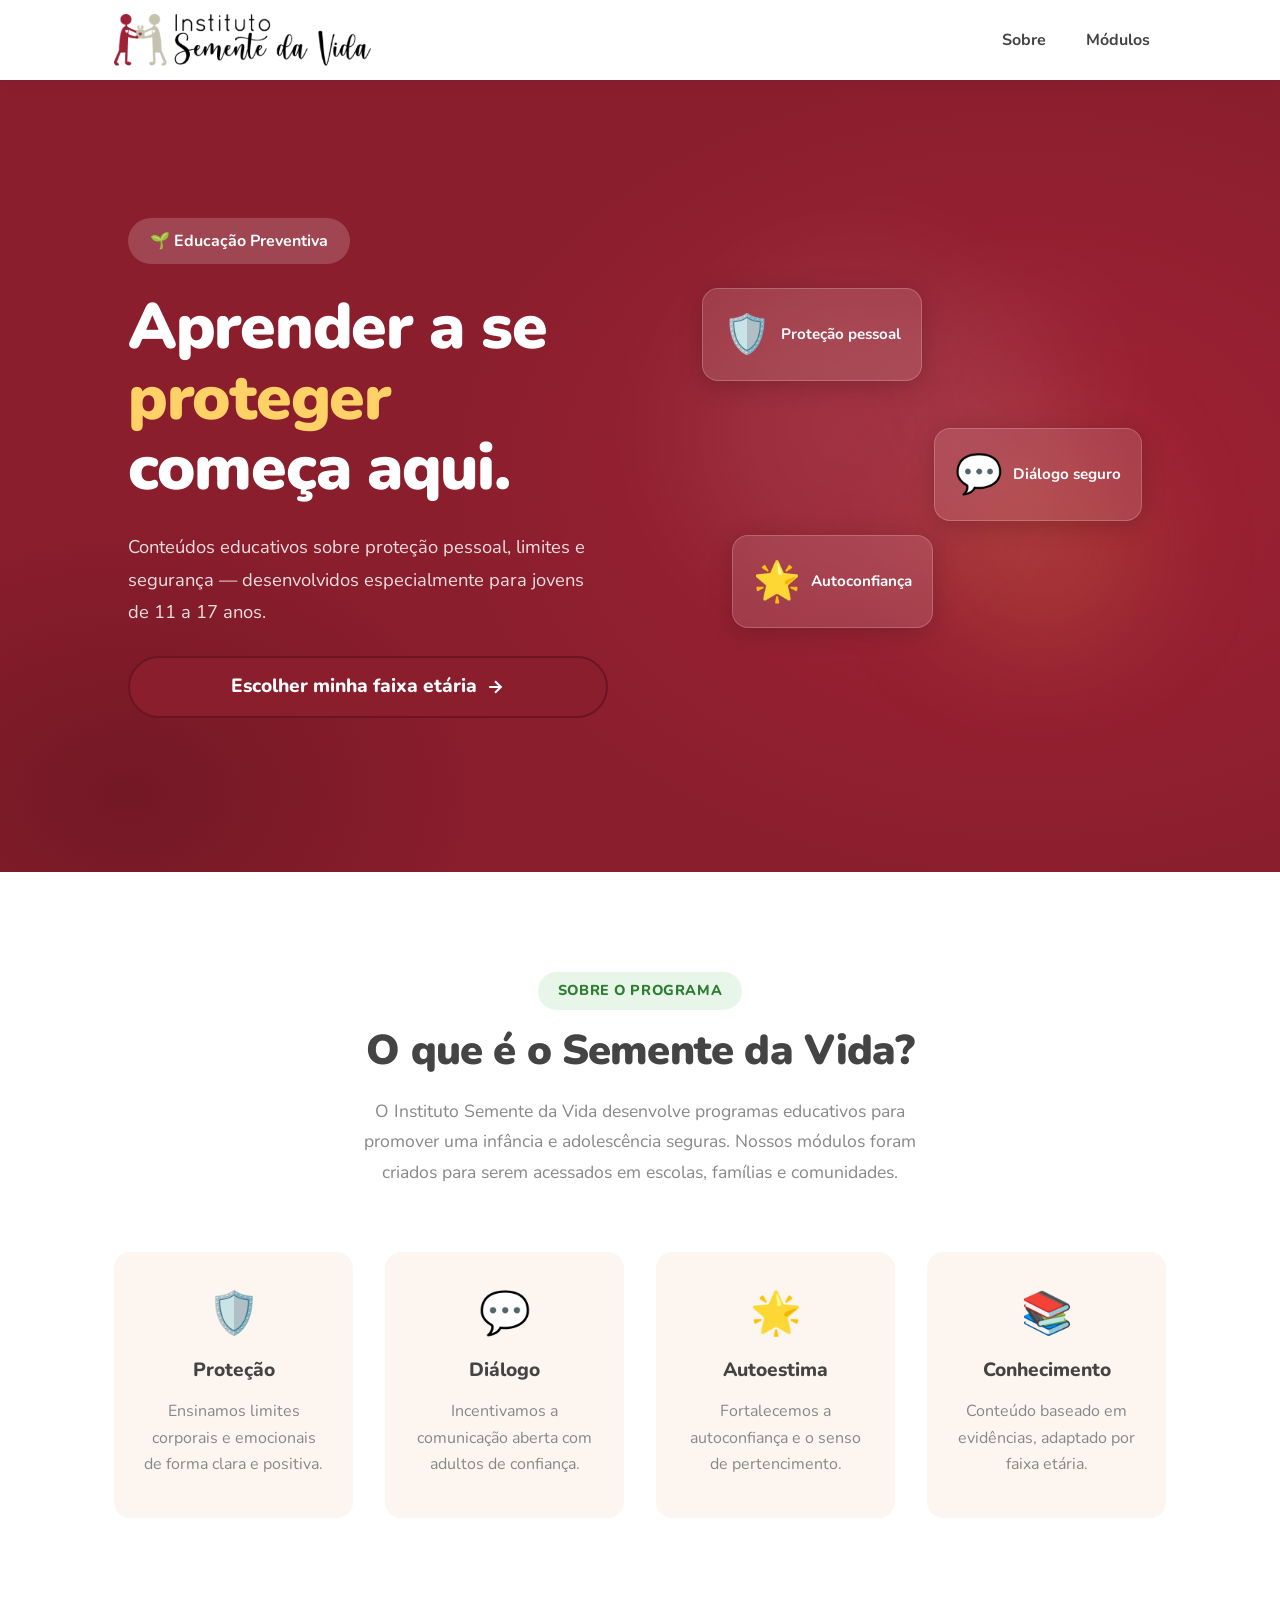
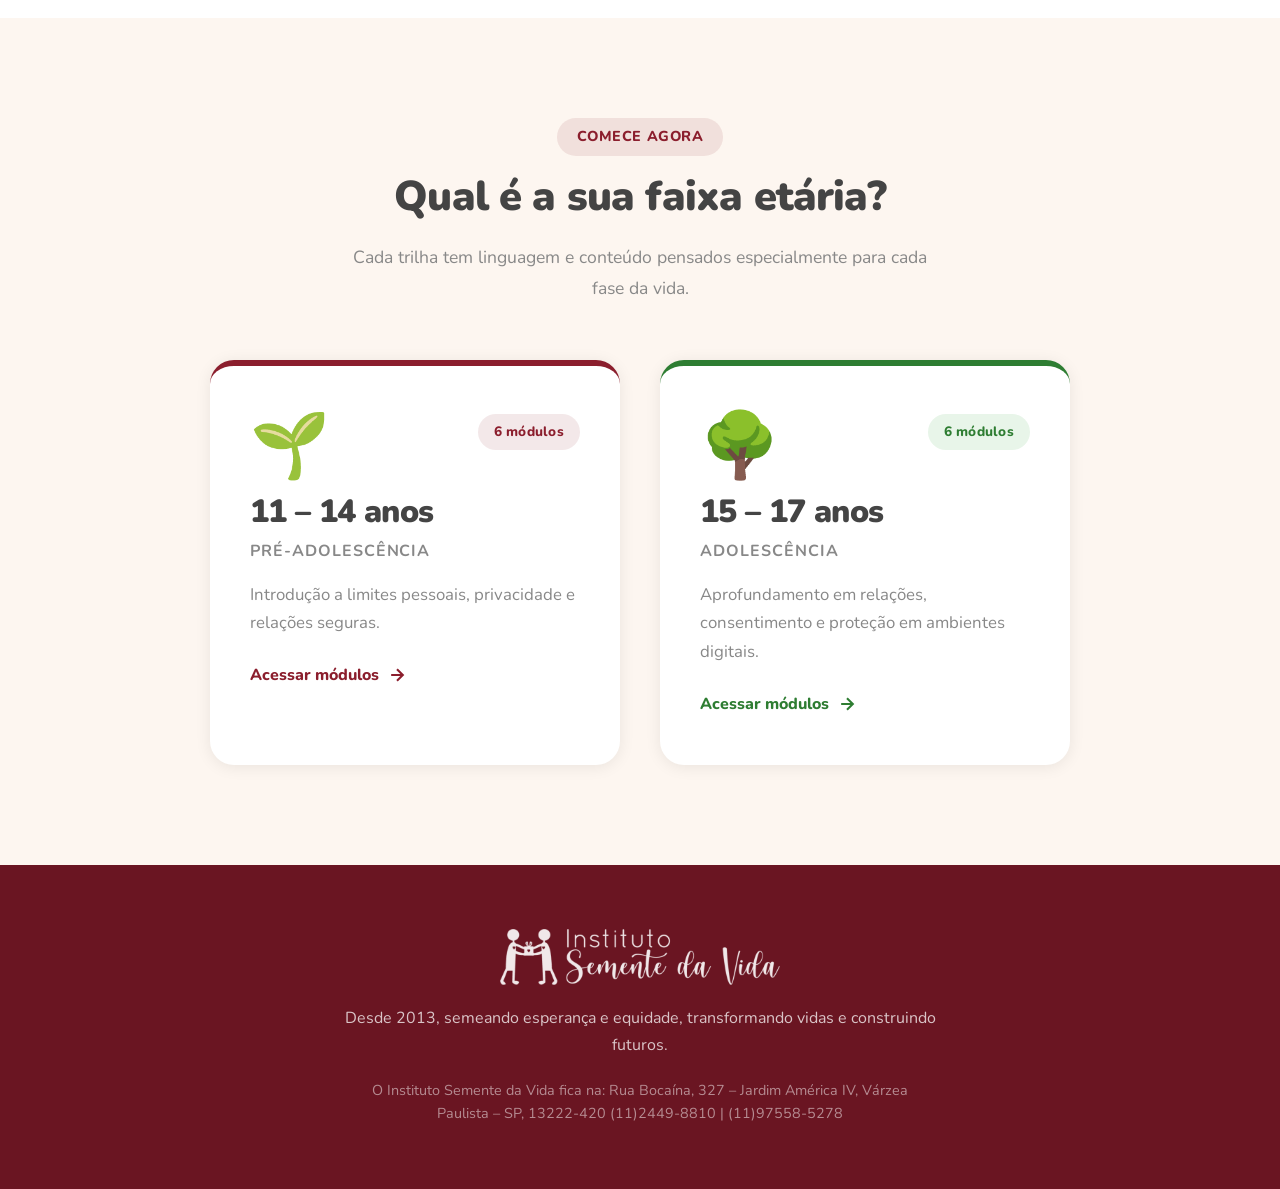
==== index.html @ 804b2f59 "final: projeto finalizado" ====
﻿<!DOCTYPE html>
<html lang="pt-BR">
<head>
  <meta charset="UTF-8" />
  <meta name="viewport" content="width=device-width, initial-scale=1.0" />
  <title>Semente da Vida — Educação Preventiva</title>
  <link rel="stylesheet" href="css/style.css" />
  <link rel="preconnect" href="https://fonts.googleapis.com" />
  <link href="https://fonts.googleapis.com/css2?family=Nunito:wght@400;600;700;800;900&display=swap" rel="stylesheet" />
</head>
<body class="page-home">

  <!-- ===== HEADER ===== -->
  <header class="header" id="header">
    <div class="container header__inner">
      <a href="index.html" class="header__logo-link">
        <img src="image/logo.png" alt="Instituto Semente da Vida" class="header__logo" />
      </a>
      <nav class="header__nav" id="mainNav">
        <a href="#sobre" class="nav-link">Sobre</a>
        <a href="#faixas" class="nav-link">Módulos</a>
      </nav>
      <button class="hamburger" id="hamburger" aria-label="Menu">
        <span></span><span></span><span></span>
      </button>
    </div>
  </header>

  <!-- ===== HERO ===== -->
  <section class="hero">
    <div class="hero__bg"></div>
    <div class="container hero__inner">
      <div class="hero__content">
        <div class="hero__tag">🌱 Educação Preventiva</div>
        <h1 class="hero__title">
          Aprender a se<br />
          <span class="hero__title--highlight">proteger</span><br />
          começa aqui.
        </h1>
        <p class="hero__desc">
          Conteúdos educativos sobre proteção pessoal, limites e segurança —
          desenvolvidos especialmente para jovens de 11 a 17 anos.
        </p>
        <a href="#faixas" class="btn btn-primary btn-lg">
          Escolher minha faixa etária
          <svg width="20" height="20" viewBox="0 0 24 24" fill="none" stroke="currentColor" stroke-width="2.5"><path d="M5 12h14M12 5l7 7-7 7"/></svg>
        </a>
      </div>
      <div class="hero__visual" aria-hidden="true">
        <div class="hero__orb hero__orb--1"></div>
        <div class="hero__orb hero__orb--2"></div>
        <div class="hero__orb hero__orb--3"></div>
        <div class="hero__card hero__card--1">
          <span class="hero__card-icon">🛡️</span>
          <span>Proteção pessoal</span>
        </div>
        <div class="hero__card hero__card--2">
          <span class="hero__card-icon">💬</span>
          <span>Diálogo seguro</span>
        </div>
        <div class="hero__card hero__card--3">
          <span class="hero__card-icon">🌟</span>
          <span>Autoconfiança</span>
        </div>
      </div>
    </div>
  </section>

  <!-- ===== SOBRE ===== -->
  <section class="about" id="sobre">
    <div class="container about__inner">
      <div class="section-badge">Sobre o programa</div>
      <h2 class="section-title" style="text-align:center">O que é o Semente da Vida?</h2>
      <p class="section-desc" style="text-align:center;margin:0 auto 0">
        O Instituto Semente da Vida desenvolve programas educativos para promover
        uma infância e adolescência seguras. Nossos módulos foram criados para serem
        acessados em escolas, famílias e comunidades.
      </p>
      <div class="pillars">
        <div class="pillar">
          <div class="pillar__icon-wrap">🛡️</div>
          <h3 class="pillar__title">Proteção</h3>
          <p class="pillar__text">Ensinamos limites corporais e emocionais de forma clara e positiva.</p>
        </div>
        <div class="pillar">
          <div class="pillar__icon-wrap">💬</div>
          <h3 class="pillar__title">Diálogo</h3>
          <p class="pillar__text">Incentivamos a comunicação aberta com adultos de confiança.</p>
        </div>
        <div class="pillar">
          <div class="pillar__icon-wrap">🌟</div>
          <h3 class="pillar__title">Autoestima</h3>
          <p class="pillar__text">Fortalecemos a autoconfiança e o senso de pertencimento.</p>
        </div>
        <div class="pillar">
          <div class="pillar__icon-wrap">📚</div>
          <h3 class="pillar__title">Conhecimento</h3>
          <p class="pillar__text">Conteúdo baseado em evidências, adaptado por faixa etária.</p>
        </div>
      </div>
    </div>
  </section>

  <!-- ===== SELEÇÃO DE FAIXA ===== -->
  <section class="age-section" id="faixas">
    <div class="container">
      <div class="section-badge section-badge--wine">Comece agora</div>
      <h2 class="section-title">Qual é a sua faixa etária?</h2>
      <p class="section-desc">Cada trilha tem linguagem e conteúdo pensados especialmente para cada fase da vida.</p>
      <div class="age-grid">

        <!-- 11-14 anos -->
        <a href="modulos.html?faixa=11-14" class="age-card" data-faixa="11-14">
          <div class="age-card__top">
            <div class="age-card__emoji">🌱</div>
            <div class="age-card__modules-badge">6 módulos</div>
          </div>
          <div class="age-card__range">11 – 14 anos</div>
          <div class="age-card__label">Pré-adolescência</div>
          <p class="age-card__desc">Introdução a limites pessoais, privacidade e relações seguras.</p>
          <div class="age-card__cta">
            Acessar módulos
            <svg width="20" height="20" viewBox="0 0 24 24" fill="none" stroke="currentColor" stroke-width="2.5"><path d="M5 12h14M12 5l7 7-7 7"/></svg>
          </div>
        </a>

        <!-- 15-17 anos -->
        <a href="modulos.html?faixa=15-17" class="age-card age-card--alt" data-faixa="15-17">
          <div class="age-card__top">
            <div class="age-card__emoji">🌳</div>
            <div class="age-card__modules-badge">6 módulos</div>
          </div>
          <div class="age-card__range">15 – 17 anos</div>
          <div class="age-card__label">Adolescência</div>
          <p class="age-card__desc">Aprofundamento em relações, consentimento e proteção em ambientes digitais.</p>
          <div class="age-card__cta">
            Acessar módulos
            <svg width="20" height="20" viewBox="0 0 24 24" fill="none" stroke="currentColor" stroke-width="2.5"><path d="M5 12h14M12 5l7 7-7 7"/></svg>
          </div>
        </a>

      </div>
    </div>
  </section>

  <!-- ===== FOOTER ===== -->
  <footer class="footer">
    <div class="container footer__inner">
      <img src="image/logo-footer.png" alt="Semente da Vida" class="footer__logo" />
      <p class="footer__copy"> Desde 2013, semeando esperança e equidade, transformando vidas e construindo futuros.</p>
      <p class="footer__tagline">O Instituto Semente da Vida fica na: Rua Bocaína, 327 – Jardim América IV, Várzea Paulista – SP, 13222-420
(11)2449-8810 | (11)97558-5278</p>
    </div>
  </footer>

  <script src="js/home.js"></script>
</body>
</html>
---- css/style.css ----
﻿/* ============================================================
   SEMENTE DA VIDA — Estilos Globais (style.css)
   Home · Módulos · Header · Footer · Modal · Responsivo
   ============================================================ */

/* ── 1. Variáveis & Reset ──────────────────────────────────── */
:root {
  --wine:        #8B1E2D;
  --wine-dark:   #6a1522;
  --wine-light:  #b02438;
  --white:       #fff;
  --cream:       #fdf6f0;
  --gray-700:    #444;
  --gray-500:    #888;
  --gray-200:    #e8e8e8;
  --gray-100:    #f5f5f5;
  --green:       #2e7d32;
  --green-light: #e8f5e9;
  --yellow:      #ffd166;

  --radius:      16px;
  --shadow:      0 2px 16px rgba(0,0,0,.08);
  --shadow-md:   0 8px 32px rgba(0,0,0,.14);
  --transition:  all .22s ease;
}

*, *::before, *::after { box-sizing: border-box; margin: 0; padding: 0; }

html { scroll-behavior: smooth; }

body {
  font-family: 'Nunito', sans-serif;
  font-size: 17px;
  line-height: 1.65;
  color: var(--gray-700);
  background: var(--white);
  -webkit-font-smoothing: antialiased;
}

img { max-width: 100%; display: block; }
a   { text-decoration: none; color: inherit; }
ul  { list-style: none; }

/* ── 2. Container ─────────────────────────────────────────── */
.container {
  max-width: 1100px;
  margin: 0 auto;
  padding: 0 24px;
}

/* ── 3. Botões ────────────────────────────────────────────── */
.btn {
  display: inline-flex;
  align-items: center;
  justify-content: center;
  gap: 8px;
  padding: 16px 40px;
  font-family: 'Nunito', sans-serif;
  font-size: 1.1rem;
  font-weight: 800;
  border-radius: 50px;
  border: 2px solid transparent;
  cursor: pointer;
  transition: var(--transition);
  white-space: nowrap;
  min-height: 56px;
  line-height: 1;
}

/* Primary */
.btn--primary,
.btn-primary {
  background: var(--wine);
  color: var(--white);
  border-color: var(--wine-dark);
}
.btn--primary:hover,
.btn-primary:hover {
  background: var(--wine-dark);
  border-color: var(--wine-dark);
  transform: translateY(-2px);
  box-shadow: 0 6px 20px rgba(139,30,45,.35);
}

/* Secondary */
.btn--secondary {
  background: var(--white);
  color: var(--wine);
  border-color: var(--wine);
}
.btn--secondary:hover {
  background: var(--cream);
  transform: translateY(-2px);
  box-shadow: 0 6px 20px rgba(139,30,45,.15);
}

/* Ghost */
.btn--ghost {
  background: transparent;
  color: var(--gray-700);
  border-color: var(--gray-200);
}
.btn--ghost:hover {
  background: var(--gray-100);
  border-color: var(--gray-500);
}

/* Outline-white (para fundos escuros) */
.btn--outline-white {
  background: transparent;
  color: var(--white);
  border-color: rgba(255,255,255,.6);
}
.btn--outline-white:hover {
  background: rgba(255,255,255,.1);
  border-color: var(--white);
}

/* Tamanhos */
.btn--lg,
.btn-lg {
  padding: 18px 48px;
  font-size: 1.2rem;
  min-height: 62px;
}
.btn--sm {
  padding: 10px 22px;
  font-size: .95rem;
  min-height: 44px;
}

/* ── 4. Header ────────────────────────────────────────────── */
.header {
  position: sticky;
  top: 0;
  z-index: 100;
  background: var(--white);
  box-shadow: var(--shadow);
  height: 80px;
  display: flex;
  align-items: center;
}

.header--scrolled {
  box-shadow: 0 4px 24px rgba(0,0,0,.12);
}

.header__inner {
  display: flex;
  align-items: center;
  justify-content: space-between;
  gap: 24px;
  width: 100%;
  height: 100%;
}

.header__logo-link {
  display: flex;
  align-items: center;
  flex-shrink: 0;
}
.header__logo {
  height: 52px;
  width: auto;
  object-fit: contain;
}

.header__nav {
  display: flex;
  align-items: center;
  gap: 8px;
}

.nav-link {
  font-size: 1rem;
  font-weight: 700;
  color: var(--gray-700);
  padding: 8px 16px;
  border-radius: 50px;
  transition: var(--transition);
}
.nav-link:hover {
  color: var(--wine);
  background: var(--cream);
}

/* Hamburger (mobile) */
.hamburger {
  display: none;
  flex-direction: column;
  justify-content: center;
  gap: 5px;
  background: none;
  border: none;
  cursor: pointer;
  padding: 8px;
  border-radius: 8px;
}
.hamburger span {
  display: block;
  width: 26px;
  height: 2.5px;
  background: var(--gray-700);
  border-radius: 2px;
  transition: var(--transition);
}

/* ── 5. Hero ──────────────────────────────────────────────── */
.hero {
  position: relative;
  overflow: hidden;
  background: var(--wine);
  min-height: 88vh;
  display: flex;
  align-items: center;
}

.hero__bg {
  position: absolute;
  inset: 0;
  background:
    radial-gradient(ellipse 70% 80% at 80% 50%, rgba(176,36,56,.55) 0%, transparent 65%),
    radial-gradient(ellipse 50% 60% at 10% 90%, rgba(106,21,34,.7) 0%, transparent 60%);
  pointer-events: none;
}

.hero__inner {
  display: grid;
  grid-template-columns: 1fr 1fr;
  gap: 64px;
  align-items: center;
  padding-top: 64px;
  padding-bottom: 80px;
  position: relative;
  z-index: 1;
}

.hero__content {
  display: flex;
  flex-direction: column;
  gap: 28px;
}

.hero__tag {
  display: inline-flex;
  align-items: center;
  gap: 8px;
  background: rgba(255,255,255,.18);
  color: var(--white);
  font-size: 1rem;
  font-weight: 700;
  padding: 10px 22px;
  border-radius: 50px;
  backdrop-filter: blur(8px);
  width: fit-content;
}

.hero__title {
  font-size: clamp(2.8rem, 5vw, 4rem);
  font-weight: 900;
  color: var(--white);
  line-height: 1.1;
  letter-spacing: -.02em;
}
.hero__title--highlight {
  color: var(--yellow);
  display: inline-block;
}

.hero__desc {
  font-size: 1.15rem;
  color: rgba(255,255,255,.85);
  line-height: 1.75;
  max-width: 480px;
}

/* Decoração visual (orbs + floating cards) */
.hero__visual {
  position: relative;
  height: 440px;
  display: flex;
  align-items: center;
  justify-content: center;
}

.hero__orb {
  position: absolute;
  border-radius: 50%;
  filter: blur(60px);
  pointer-events: none;
}
.hero__orb--1 {
  width: 320px; height: 320px;
  background: rgba(255,255,255,.08);
  top: 20px; left: 20px;
}
.hero__orb--2 {
  width: 200px; height: 200px;
  background: rgba(255,209,102,.15);
  bottom: 40px; right: 10px;
}
.hero__orb--3 {
  width: 160px; height: 160px;
  background: rgba(255,255,255,.06);
  top: 50px; right: 60px;
}

.hero__card {
  position: absolute;
  background: rgba(255,255,255,.12);
  border: 1px solid rgba(255,255,255,.2);
  backdrop-filter: blur(12px);
  border-radius: var(--radius);
  padding: 14px 20px;
  color: var(--white);
  font-size: .95rem;
  font-weight: 700;
  display: flex;
  align-items: center;
  gap: 10px;
  white-space: nowrap;
  box-shadow: 0 4px 24px rgba(0,0,0,.18);
}
.hero__card-icon { font-size: 2.4rem; }
.hero__card--1 { top: 40px;  left: 30px;  animation: heroFloat 3.8s ease-in-out infinite; }
.hero__card--2 { top: 180px; right: 10px; animation: heroFloat 4.3s ease-in-out .5s infinite; }
.hero__card--3 { bottom: 60px; left: 60px; animation: heroFloat 3.6s ease-in-out 1s infinite; }

@keyframes heroFloat {
  0%, 100% { transform: translateY(0); }
  50%       { transform: translateY(-12px); }
}

/* ── 6. Títulos de Seção ──────────────────────────────────── */
.section-badge {
  display: inline-block;
  background: var(--green-light);
  color: var(--green);
  font-size: .9rem;
  font-weight: 800;
  padding: 7px 20px;
  border-radius: 50px;
  letter-spacing: .04em;
  text-transform: uppercase;
  margin-bottom: 16px;
}
.section-badge--wine {
  background: rgba(139,30,45,.1);
  color: var(--wine);
}

.section-title {
  font-size: clamp(2rem, 4vw, 2.6rem);
  font-weight: 900;
  color: var(--gray-700);
  line-height: 1.2;
  letter-spacing: -.02em;
  margin-bottom: 20px;
}

.section-desc {
  font-size: 1.1rem;
  color: var(--gray-500);
  line-height: 1.75;
  max-width: 600px;
}

/* ── 7. Sobre / Pilares ───────────────────────────────────── */
.about {
  padding: 100px 0;
  background: var(--white);
}

.about__inner {
  display: flex;
  flex-direction: column;
  align-items: center;
  text-align: center;
  gap: 0;
}

.pillars {
  display: grid;
  grid-template-columns: repeat(4, 1fr);
  gap: 32px;
  margin-top: 64px;
  width: 100%;
}

.pillar {
  background: var(--cream);
  border-radius: var(--radius);
  padding: 40px 28px;
  text-align: center;
  transition: var(--transition);
  border: 1px solid transparent;
}
.pillar:hover {
  transform: translateY(-6px);
  border-color: var(--gray-200);
  box-shadow: var(--shadow-md);
}

.pillar__icon-wrap {
  font-size: 2.6rem;
  margin-bottom: 20px;
  line-height: 1;
}
.pillar__title {
  font-size: 1.2rem;
  font-weight: 800;
  color: var(--gray-700);
  margin-bottom: 12px;
}
.pillar__text {
  font-size: 1rem;
  color: var(--gray-500);
  line-height: 1.65;
}

/* ── 8. Faixas Etárias ───────────────────────────────────── */
.age-section {
  padding: 100px 0;
  background: var(--cream);
}

.age-section > .container {
  display: flex;
  flex-direction: column;
  align-items: center;
  text-align: center;
}

.age-grid {
  display: grid;
  grid-template-columns: repeat(2, 1fr);
  gap: 40px;
  margin-top: 56px;
  width: 100%;
  max-width: 860px;
}

/* Card de faixa etária */
.age-card {
  background: var(--white);
  border-radius: 24px;
  padding: 48px 40px;
  text-align: left;
  text-decoration: none;
  display: flex;
  flex-direction: column;
  gap: 16px;
  border-top: 6px solid var(--wine);
  box-shadow: var(--shadow);
  transition: var(--transition);
  color: inherit;
}
.age-card:hover {
  transform: translateY(-8px);
  box-shadow: var(--shadow-md);
}
.age-card--alt {
  border-top-color: var(--green);
}
.age-card--alt .age-card__cta { color: var(--green); }
.age-card--alt .age-card__modules-badge { background: var(--green-light); color: var(--green); }

.age-card__top {
  display: flex;
  align-items: flex-start;
  justify-content: space-between;
  gap: 12px;
}
.age-card__emoji {
  font-size: 4rem;
  line-height: 1;
}
.age-card__modules-badge {
  font-size: .85rem;
  font-weight: 800;
  background: rgba(139,30,45,.1);
  color: var(--wine);
  padding: 7px 16px;
  border-radius: 50px;
  white-space: nowrap;
  align-self: flex-start;
  letter-spacing: .02em;
}

.age-card__range {
  font-size: 2rem;
  font-weight: 900;
  color: var(--gray-700);
  letter-spacing: -.02em;
  line-height: 1.15;
}
.age-card__label {
  font-size: 1rem;
  font-weight: 700;
  color: var(--gray-500);
  text-transform: uppercase;
  letter-spacing: .06em;
  margin-top: -8px;
}
.age-card__desc {
  font-size: 1.05rem;
  color: var(--gray-500);
  line-height: 1.7;
}
.age-card__cta {
  display: flex;
  align-items: center;
  gap: 8px;
  font-size: 1rem;
  font-weight: 800;
  color: var(--wine);
  margin-top: 8px;
  transition: var(--transition);
}
.age-card:hover .age-card__cta {
  gap: 12px;
}

/* ── 9. Footer ────────────────────────────────────────────── */
.footer {
  background: var(--wine-dark);
  color: rgba(255,255,255,.8);
  padding: 64px 0;
}

.footer__inner {
  display: flex;
  flex-direction: column;
  align-items: center;
  text-align: center;
  gap: 20px;
}

.footer__logo {
  height: 56px;
  width: auto;
  object-fit: contain;
  filter: brightness(0) invert(1);
  opacity: .9;
}

.footer__copy {
  font-size: 1rem;
  color: rgba(255,255,255,.75);
  max-width: 600px;
  line-height: 1.7;
}

.footer__tagline {
  font-size: .9rem;
  color: rgba(255,255,255,.5);
  max-width: 560px;
  line-height: 1.6;
}

/* Footer simplificado (modulos.html) */
.footer--simple {
  padding: 32px 0;
}
.footer--simple .footer__inner {
  flex-direction: row;
  justify-content: space-between;
}
.footer--simple .footer__copy {
  font-size: .95rem;
}

/* ── 10. Hero da página de Módulos ────────────────────────── */
.modules-hero {
  padding: 80px 0 72px;
  background: var(--wine);
  text-align: center;
  position: relative;
  overflow: hidden;
}
.modules-hero::before {
  content: '';
  position: absolute;
  inset: 0;
  background: radial-gradient(ellipse 80% 80% at 50% 0%, rgba(176,36,56,.5), transparent 70%);
  pointer-events: none;
}

.modules-hero__inner {
  display: flex;
  flex-direction: column;
  align-items: center;
  gap: 16px;
  position: relative;
  z-index: 1;
}

.modules-back-link {
  display: inline-flex;
  align-items: center;
  gap: 8px;
  color: rgba(255,255,255,.75);
  font-size: .95rem;
  font-weight: 700;
  padding: 8px 18px;
  border-radius: 50px;
  border: 1px solid rgba(255,255,255,.2);
  transition: var(--transition);
  margin-bottom: 8px;
  width: fit-content;
}
.modules-back-link:hover {
  color: var(--white);
  border-color: rgba(255,255,255,.5);
  background: rgba(255,255,255,.08);
}

.modules-hero__emoji {
  font-size: 4rem;
  line-height: 1;
  margin-bottom: 4px;
}
.modules-hero__title {
  font-size: clamp(2rem, 4vw, 2.8rem);
  font-weight: 900;
  color: var(--white);
  letter-spacing: -.02em;
  line-height: 1.15;
}
.modules-hero__sub {
  font-size: 1.1rem;
  color: rgba(255,255,255,.8);
  max-width: 480px;
  line-height: 1.7;
}
.modules-hero__badge {
  display: inline-block;
  background: rgba(255,255,255,.15);
  color: rgba(255,255,255,.9);
  font-size: .9rem;
  font-weight: 800;
  padding: 8px 22px;
  border-radius: 50px;
  letter-spacing: .04em;
  margin-top: 8px;
}

/* ── 11. Grade de Módulos ─────────────────────────────────── */
.modules-grid-section {
  padding: 80px 0 100px;
  background: var(--gray-100);
}

.modules-grid-hint {
  text-align: center;
  font-size: 1.05rem;
  color: var(--gray-500);
  margin-bottom: 48px;
  font-weight: 600;
}

.modules-grid {
  display: grid;
  grid-template-columns: repeat(auto-fill, minmax(320px, 1fr));
  gap: 32px;
}

/* ── 12. Card de Módulo ───────────────────────────────────── */
.module-card {
  background: var(--white);
  border-radius: var(--radius);
  overflow: hidden;
  box-shadow: var(--shadow);
  display: flex;
  flex-direction: column;
  transition: var(--transition);
  cursor: pointer;
  border: 2px solid transparent;
}
.module-card:hover {
  transform: translateY(-6px);
  box-shadow: var(--shadow-md);
  border-color: var(--wine-light);
}

.module-card__header {
  padding: 36px 30px 24px;
  display: flex;
  align-items: flex-start;
  gap: 18px;
}

.module-card__icone {
  font-size: 2.4rem;
  line-height: 1;
  flex-shrink: 0;
}

.module-card__num {
  font-size: .8rem;
  font-weight: 800;
  color: var(--gray-500);
  letter-spacing: .08em;
  text-transform: uppercase;
  margin-bottom: 4px;
}

.module-card__status-icon {
  font-size: 1.1rem;
  margin-left: auto;
  flex-shrink: 0;
}

.module-card__title {
  font-size: 1.2rem;
  font-weight: 800;
  color: var(--gray-700);
  line-height: 1.3;
  margin-top: 4px;
  text-align: center;
}

.module-card__desc {
  font-size: 1rem;
  color: var(--gray-500);
  line-height: 1.65;
  padding: 0 30px 24px;
  flex: 1;
}

/* Barra de progresso do card */
.module-card__progress {
  height: 6px;
  background: var(--gray-200);
  margin: 0 30px 24px;
  border-radius: 3px;
  overflow: hidden;
}
.module-card__progress-fill {
  height: 100%;
  background: var(--wine);
  border-radius: 3px;
  transition: width .6s ease;
}

.module-card__footer {
  padding: 20px 30px 28px;
  display: flex;
  align-items: center;
  justify-content: space-between;
  border-top: 1px solid var(--gray-200);
}

.module-card__cta {
  font-size: 1rem;
  font-weight: 800;
  color: var(--wine);
  display: flex;
  align-items: center;
  gap: 6px;
  transition: var(--transition);
}
.module-card:hover .module-card__cta { gap: 10px; }

.module-card__status {
  font-size: .85rem;
  font-weight: 700;
  color: var(--gray-500);
}
.module-card__status--done {
  color: var(--green);
}

/* ── 13. Modal ────────────────────────────────────────────── */
.modal-overlay {
  position: fixed;
  inset: 0;
  background: rgba(0,0,0,.55);
  backdrop-filter: blur(4px);
  display: flex;
  align-items: center;
  justify-content: center;
  z-index: 1000;
  padding: 24px;
}
.modal-overlay[hidden] { display: none; }

.modal {
  background: var(--white);
  border-radius: 24px;
  padding: 64px 56px;
  max-width: 500px;
  width: 100%;
  text-align: center;
  box-shadow: 0 24px 80px rgba(0,0,0,.25);
  animation: modalIn .3s ease;
}
@keyframes modalIn {
  from { opacity: 0; transform: scale(.92) translateY(16px); }
  to   { opacity: 1; transform: scale(1) translateY(0); }
}

.modal__icon {
  font-size: 5rem;
  line-height: 1;
  margin-bottom: 24px;
}
.modal__title {
  font-size: 2.4rem;
  font-weight: 900;
  color: var(--gray-700);
  letter-spacing: -.02em;
  margin-bottom: 16px;
  line-height: 1.2;
}
.modal__text {
  font-size: 1.1rem;
  color: var(--gray-500);
  line-height: 1.7;
  margin-bottom: 40px;
}
.modal__actions {
  display: flex;
  flex-direction: column;
  gap: 14px;
}
.modal__actions .btn { width: 100%; justify-content: center; }

/* ── 14. Responsivo 768px ─────────────────────────────────── */
@media (max-width: 768px) {

  /* Header */
  .header__nav { display: none; }
  .header__nav.is-open {
    display: flex;
    flex-direction: column;
    position: absolute;
    top: 80px;
    left: 0;
    right: 0;
    background: var(--white);
    padding: 16px 24px 24px;
    box-shadow: 0 8px 24px rgba(0,0,0,.12);
    gap: 4px;
  }
  .hamburger { display: flex; }

  /* Hero */
  .hero__inner {
    grid-template-columns: 1fr;
    gap: 48px;
    padding-top: 48px;
    padding-bottom: 60px;
  }
  .hero__visual { display: none; }
  .hero__title  { font-size: clamp(2.2rem, 8vw, 3rem); }
  .hero__desc   { font-size: 1.05rem; }

  /* About */
  .pillars { grid-template-columns: repeat(2, 1fr); gap: 20px; }
  .about   { padding: 72px 0; }

  /* Age section */
  .age-section { padding: 72px 0; }
  .age-grid    { grid-template-columns: 1fr; max-width: 480px; gap: 28px; }
  .age-card    { padding: 36px 28px; }
  .age-card__emoji { font-size: 3rem; }
  .age-card__range { font-size: 1.6rem; }

  /* Modules */
  .modules-hero    { padding: 60px 0 56px; }
  .modules-grid-section { padding: 60px 0 72px; }
  .modules-grid    { grid-template-columns: 1fr; gap: 20px; }

  /* Footer */
  .footer { padding: 48px 0; }
  .footer--simple .footer__inner { flex-direction: column; gap: 16px; }

  /* Modal */
  .modal { padding: 48px 32px; }
  .modal__icon  { font-size: 4rem; }
  .modal__title { font-size: 1.9rem; }
}

/* ── 15. Responsivo 480px ─────────────────────────────────── */
@media (max-width: 480px) {

  body { font-size: 16px; }
  .container { padding: 0 16px; }

  .btn     { padding: 14px 28px; font-size: 1rem; }
  .btn--lg,
  .btn-lg  { padding: 15px 32px; font-size: 1.05rem; }

  .hero__title  { font-size: clamp(1.9rem, 8vw, 2.6rem); }
  .hero__content { gap: 20px; }

  .pillars { grid-template-columns: 1fr; }
  .pillar  { padding: 28px 22px; }

  .age-card { padding: 28px 22px; }

  .modules-hero__emoji  { font-size: 3rem; }
  .modules-hero__title  { font-size: 1.8rem; }

  .module-card__header { padding: 28px 22px 18px; }
  .module-card__desc   { padding: 0 22px 18px; }
  .module-card__footer { padding: 16px 22px 22px; }
  .module-card__progress { margin: 0 22px 18px; }

  .modal { padding: 36px 22px; }
  .modal__title { font-size: 1.6rem; }
}
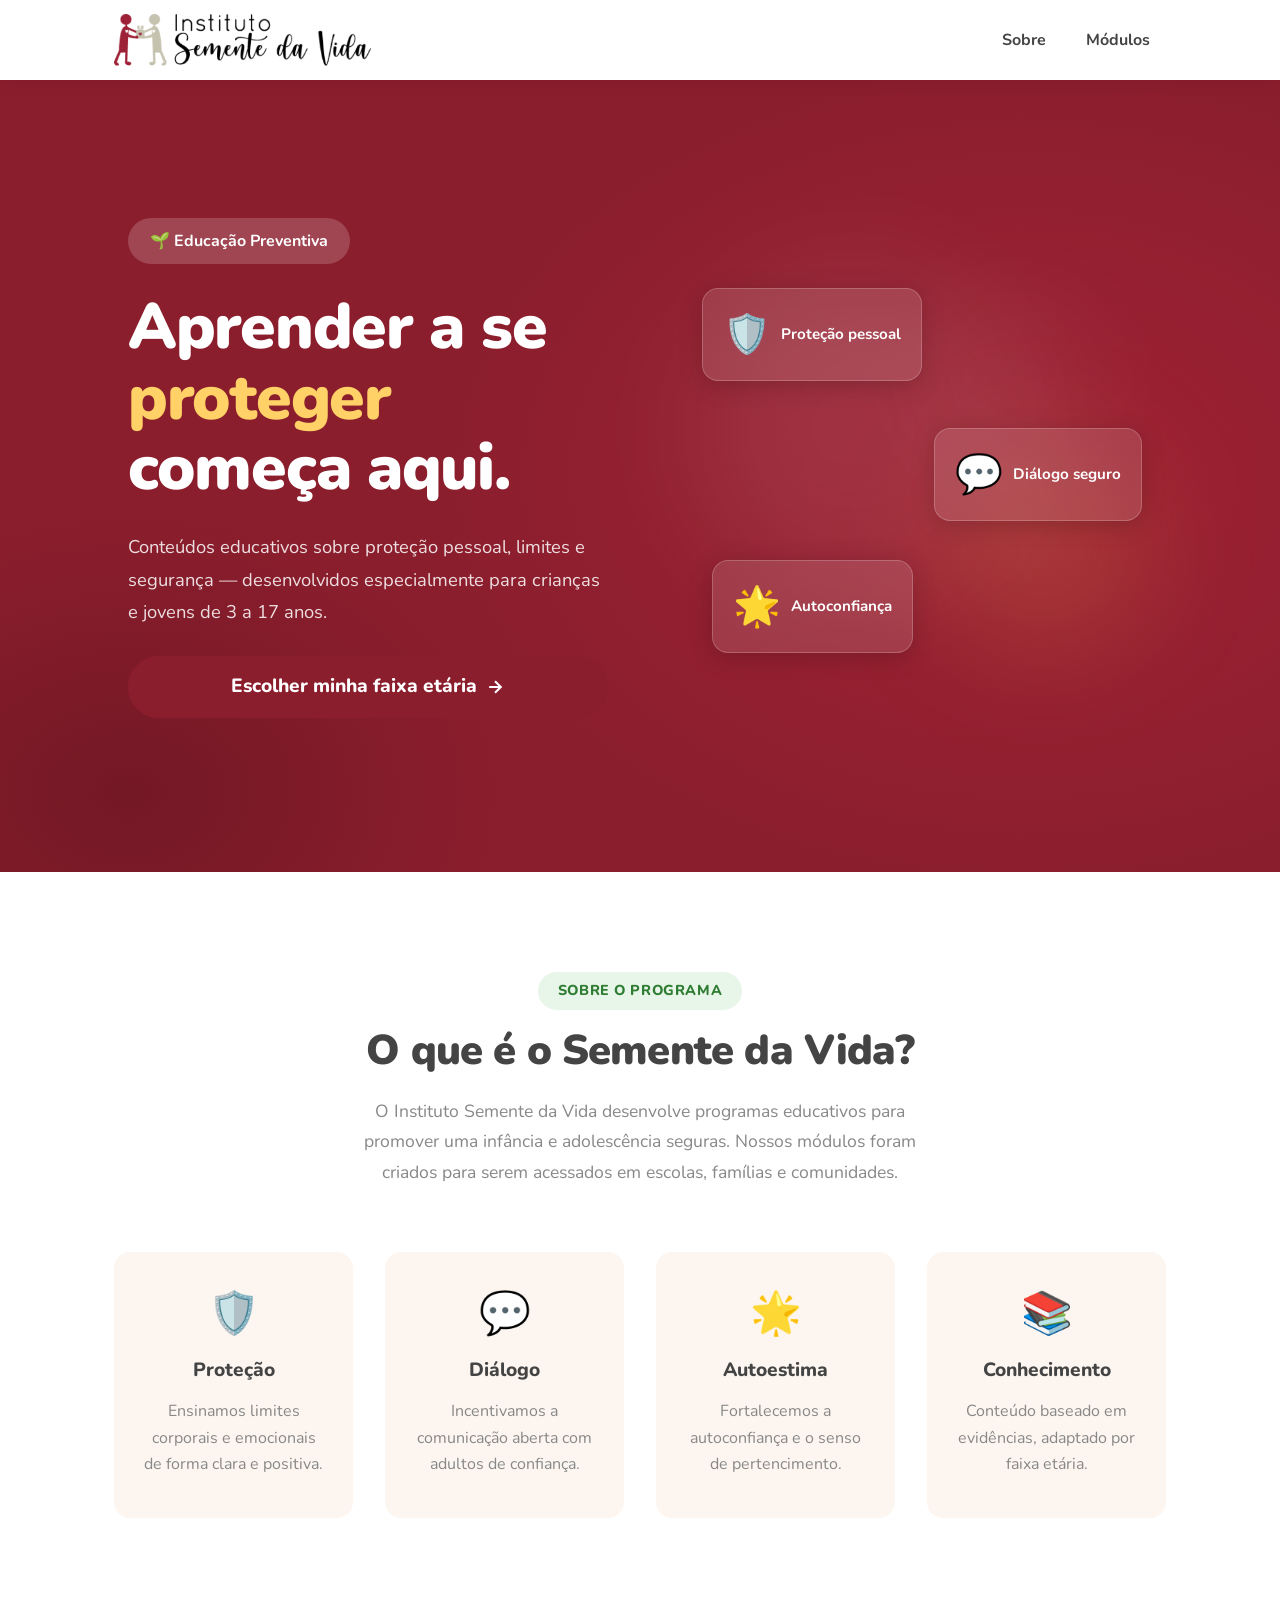
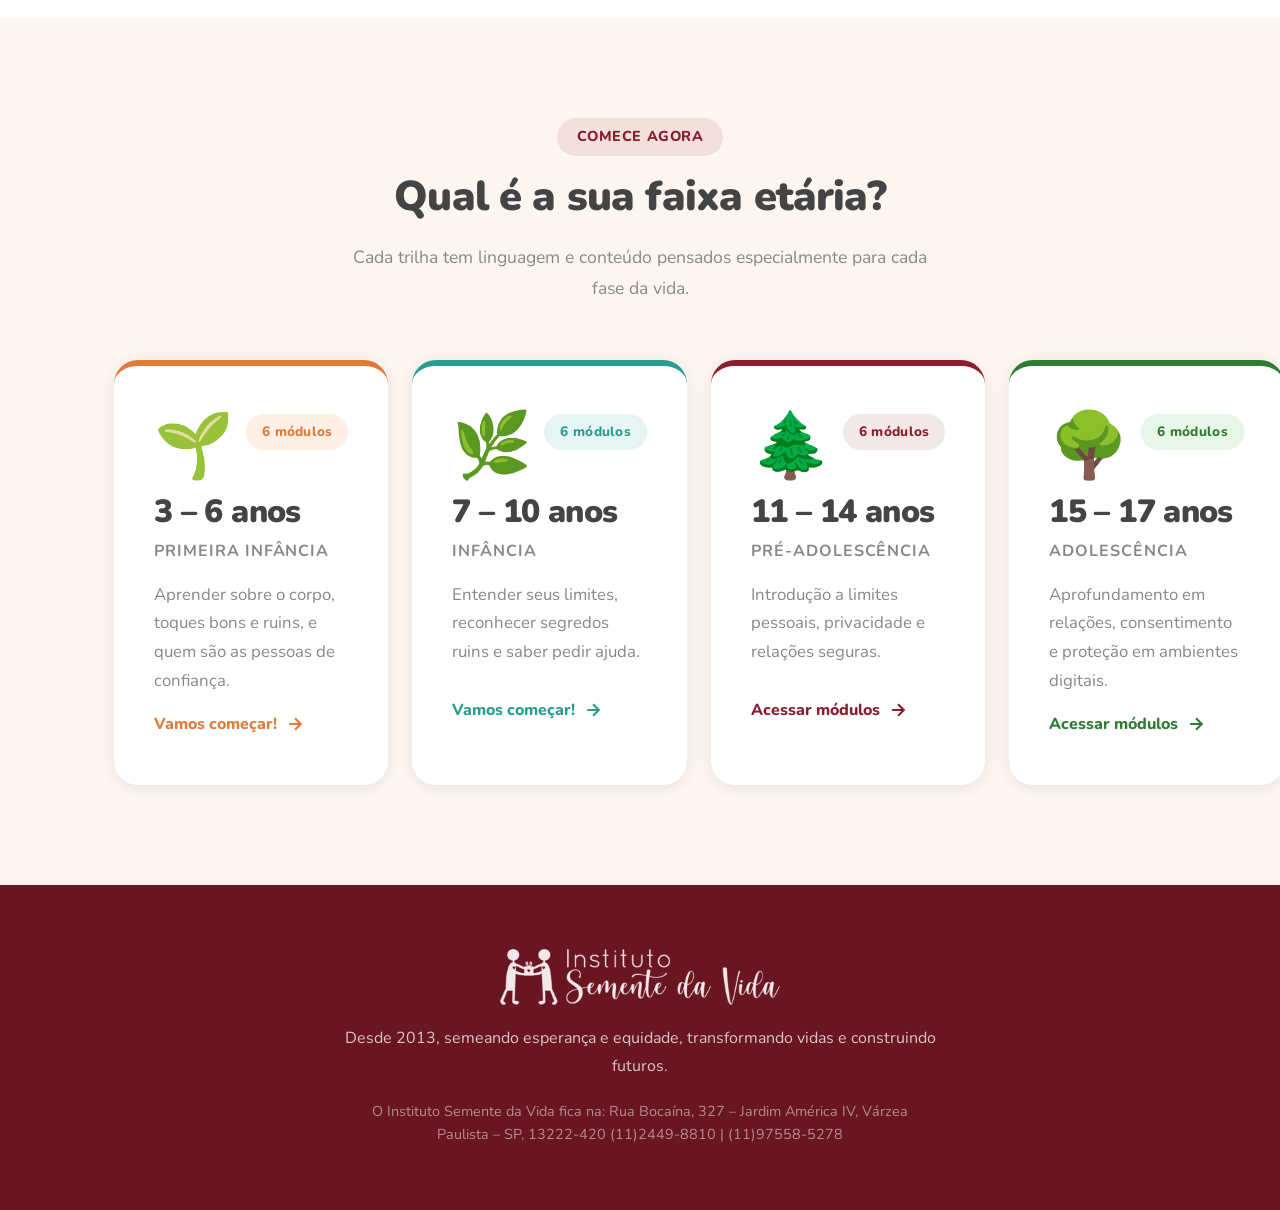
==== commit fcf93dba: "final: entrega de todos os modulos" ====
--- a/index.html
+++ b/index.html
@@ -39,7 +39,7 @@
         </h1>
         <p class="hero__desc">
           Conteúdos educativos sobre proteção pessoal, limites e segurança —
-          desenvolvidos especialmente para jovens de 11 a 17 anos.
+          desenvolvidos especialmente para crianças e jovens de 3 a 17 anos.
         </p>
         <a href="#faixas" class="btn btn-primary btn-lg">
           Escolher minha faixa etária
@@ -109,10 +109,40 @@
       <p class="section-desc">Cada trilha tem linguagem e conteúdo pensados especialmente para cada fase da vida.</p>
       <div class="age-grid">
 
+        <!-- 3-6 anos -->
+        <a href="modulos.html?faixa=3-6" class="age-card age-card--3-6" data-faixa="3-6">
+          <div class="age-card__top">
+            <div class="age-card__emoji">🌱</div>
+            <div class="age-card__modules-badge">6 módulos</div>
+          </div>
+          <div class="age-card__range">3 – 6 anos</div>
+          <div class="age-card__label">Primeira Infância</div>
+          <p class="age-card__desc">Aprender sobre o corpo, toques bons e ruins, e quem são as pessoas de confiança.</p>
+          <div class="age-card__cta">
+            Vamos começar!
+            <svg width="20" height="20" viewBox="0 0 24 24" fill="none" stroke="currentColor" stroke-width="2.5"><path d="M5 12h14M12 5l7 7-7 7"/></svg>
+          </div>
+        </a>
+
+        <!-- 7-10 anos -->
+        <a href="modulos.html?faixa=7-10" class="age-card age-card--7-10" data-faixa="7-10">
+          <div class="age-card__top">
+            <div class="age-card__emoji">🌿</div>
+            <div class="age-card__modules-badge">6 módulos</div>
+          </div>
+          <div class="age-card__range">7 – 10 anos</div>
+          <div class="age-card__label">Infância</div>
+          <p class="age-card__desc">Entender seus limites, reconhecer segredos ruins e saber pedir ajuda.</p>
+          <div class="age-card__cta">
+            Vamos começar!
+            <svg width="20" height="20" viewBox="0 0 24 24" fill="none" stroke="currentColor" stroke-width="2.5"><path d="M5 12h14M12 5l7 7-7 7"/></svg>
+          </div>
+        </a>
+
         <!-- 11-14 anos -->
         <a href="modulos.html?faixa=11-14" class="age-card" data-faixa="11-14">
           <div class="age-card__top">
-            <div class="age-card__emoji">🌱</div>
+            <div class="age-card__emoji">🌲</div>
             <div class="age-card__modules-badge">6 módulos</div>
           </div>
           <div class="age-card__range">11 – 14 anos</div>
@@ -147,7 +177,7 @@
   <footer class="footer">
     <div class="container footer__inner">
       <img src="image/logo-footer.png" alt="Semente da Vida" class="footer__logo" />
-      <p class="footer__copy"> Desde 2013, semeando esperança e equidade, transformando vidas e construindo futuros.</p>
+      <p class="footer__copy"> Desde 2013, semeando esperança e equidade, transformando vidas e construindo futuros. </p>
       <p class="footer__tagline">O Instituto Semente da Vida fica na: Rua Bocaína, 327 – Jardim América IV, Várzea Paulista – SP, 13222-420
 (11)2449-8810 | (11)97558-5278</p>
     </div>
--- a/css/style.css
+++ b/css/style.css
@@ -72,7 +72,7 @@
 .btn-primary {
   background: var(--wine);
   color: var(--white);
-  border-color: var(--wine-dark);
+  border-color: var(--wine);
 }
 .btn--primary:hover,
 .btn-primary:hover {
@@ -324,7 +324,7 @@
 .hero__card-icon { font-size: 2.4rem; }
 .hero__card--1 { top: 40px;  left: 30px;  animation: heroFloat 3.8s ease-in-out infinite; }
 .hero__card--2 { top: 180px; right: 10px; animation: heroFloat 4.3s ease-in-out .5s infinite; }
-.hero__card--3 { bottom: 60px; left: 60px; animation: heroFloat 3.6s ease-in-out 1s infinite; }
+.hero__card--3 { bottom: 35px; left: 40px; animation: heroFloat 3.6s ease-in-out 1s infinite; }
 
 @keyframes heroFloat {
   0%, 100% { transform: translateY(0); }
@@ -433,11 +433,11 @@
 
 .age-grid {
   display: grid;
-  grid-template-columns: repeat(2, 1fr);
-  gap: 40px;
+  grid-template-columns: repeat(4, 1fr);
+  gap: 24px;
   margin-top: 56px;
   width: 100%;
-  max-width: 860px;
+  max-width: 1100px;
 }
 
 /* Card de faixa etária */
@@ -464,6 +464,16 @@
 }
 .age-card--alt .age-card__cta { color: var(--green); }
 .age-card--alt .age-card__modules-badge { background: var(--green-light); color: var(--green); }
+
+/* 3-6 anos — laranja caloroso */
+.age-card--3-6 { border-top-color: #E07B39; }
+.age-card--3-6 .age-card__cta { color: #E07B39; }
+.age-card--3-6 .age-card__modules-badge { background: #FEF0E7; color: #E07B39; }
+
+/* 7-10 anos — verde-teal */
+.age-card--7-10 { border-top-color: #2A9D8F; }
+.age-card--7-10 .age-card__cta { color: #2A9D8F; }
+.age-card--7-10 .age-card__modules-badge { background: #E6F5F4; color: #2A9D8F; }
 
 .age-card__top {
   display: flex;
@@ -514,7 +524,8 @@
   font-size: 1rem;
   font-weight: 800;
   color: var(--wine);
-  margin-top: 8px;
+  flex-grow: 1;
+  margin-top: auto;
   transition: var(--transition);
 }
 .age-card:hover .age-card__cta {
@@ -862,7 +873,7 @@
 
   /* Age section */
   .age-section { padding: 72px 0; }
-  .age-grid    { grid-template-columns: 1fr; max-width: 480px; gap: 28px; }
+  .age-grid    { grid-template-columns: repeat(2, 1fr); max-width: 100%; gap: 20px; }
   .age-card    { padding: 36px 28px; }
   .age-card__emoji { font-size: 3rem; }
   .age-card__range { font-size: 1.6rem; }
